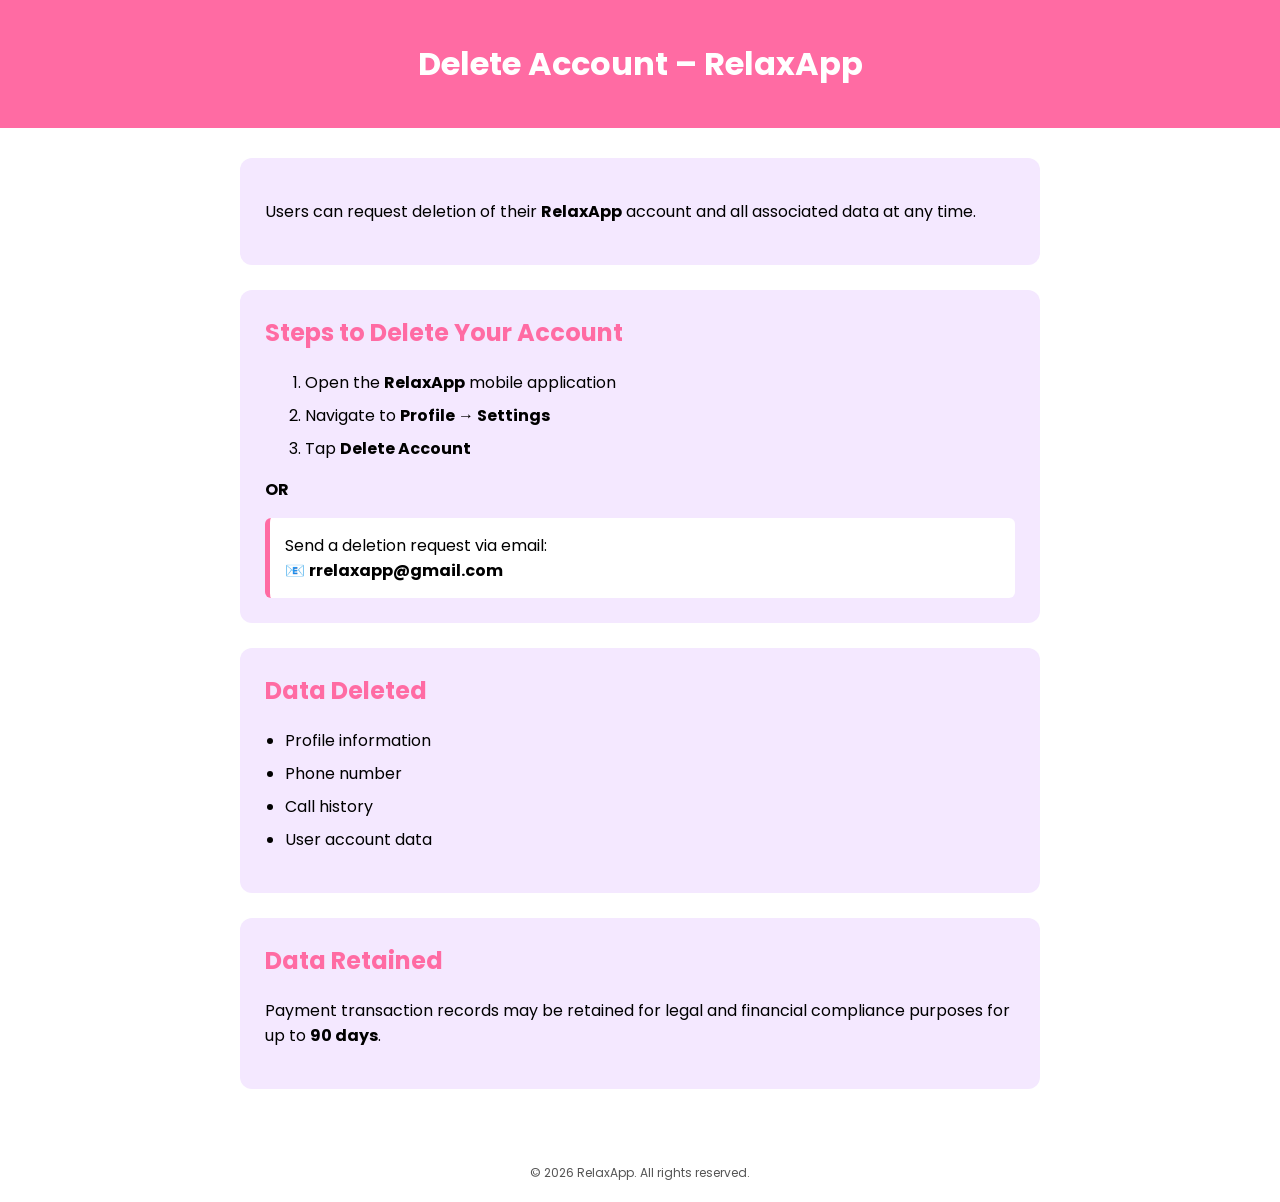
==== account-delete.html @ 3adc2cb1 "Create account-delete.html" ====
<!DOCTYPE html>
<html lang="en">
<head>
<meta charset="UTF-8">
<meta name="viewport" content="width=device-width, initial-scale=1.0">

<title>Delete Account - RelaxApp</title>

<link href="https://fonts.googleapis.com/css2?family=Poppins:wght@400;500;600;700&display=swap" rel="stylesheet">

<style>

body {
    margin: 0;
    font-family: 'Poppins', sans-serif;
    background-color: #FFFFFF;
    color: #000;
}

/* HEADER */
.header {
    background: #FF6BA3;
    color: white;
    padding: 40px 20px;
    text-align: center;
}

.header h1 {
    margin: 0;
    font-size: 32px;
}

/* CONTAINER */
.container {
    max-width: 800px;
    margin: auto;
    padding: 30px 20px;
}

/* CARD */
.card {
    background: #F4E8FF;
    padding: 25px;
    border-radius: 12px;
    margin-bottom: 25px;
}

/* TITLES */
h2 {
    color: #FF6BA3;
    margin-top: 0;
}

ul {
    padding-left: 20px;
}

li {
    margin-bottom: 8px;
}

/* EMAIL BOX */
.email-box {
    background: #ffffff;
    border-left: 5px solid #FF6BA3;
    padding: 15px;
    margin-top: 15px;
    border-radius: 6px;
}

/* FOOTER */
.footer {
    text-align: center;
    padding: 20px;
    font-size: 12px;
    color: #555;
}

a {
    color: #0B71E5;
    text-decoration: none;
}

</style>
</head>

<body>

<div class="header">
    <h1>Delete Account – RelaxApp</h1>
</div>

<div class="container">

<div class="card">
<p>
Users can request deletion of their <strong>RelaxApp</strong> account and all associated data at any time.
</p>
</div>

<div class="card">
<h2>Steps to Delete Your Account</h2>

<ol>
<li>Open the <strong>RelaxApp</strong> mobile application</li>
<li>Navigate to <strong>Profile → Settings</strong></li>
<li>Tap <strong>Delete Account</strong></li>
</ol>

<p><strong>OR</strong></p>

<div class="email-box">
Send a deletion request via email:<br>
📧 <strong>rrelaxapp@gmail.com</strong>
</div>

</div>

<div class="card">
<h2>Data Deleted</h2>
<ul>
<li>Profile information</li>
<li>Phone number</li>
<li>Call history</li>
<li>User account data</li>
</ul>
</div>

<div class="card">
<h2>Data Retained</h2>
<p>
Payment transaction records may be retained for legal and financial compliance purposes
for up to <strong>90 days</strong>.
</p>
</div>

</div>

<div class="footer">
© 2026 RelaxApp. All rights reserved.
</div>

</body>
</html>
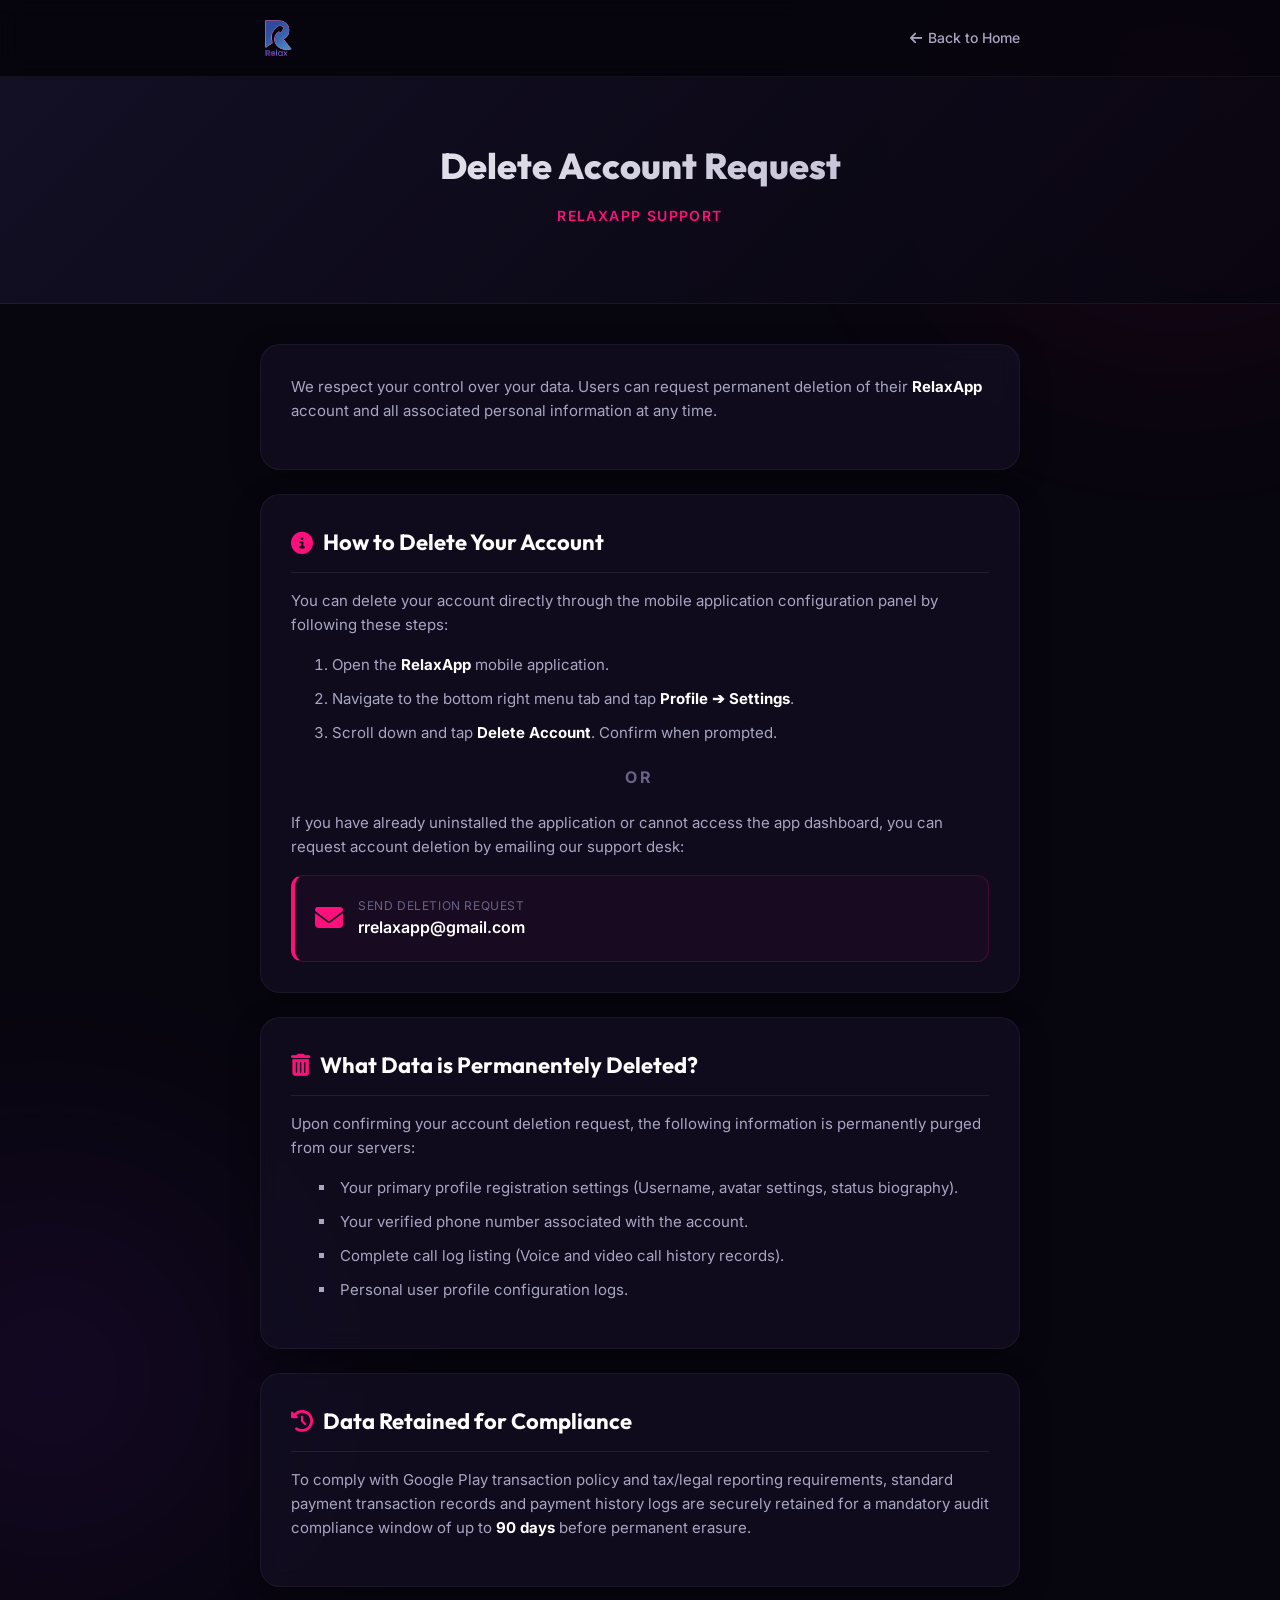
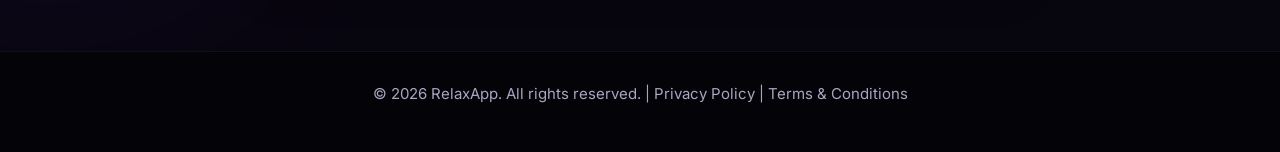
==== commit 5d659b3a: "new version" ====
--- a/account-delete.html
+++ b/account-delete.html
@@ -1,144 +1,375 @@
 <!DOCTYPE html>
 <html lang="en">
 <head>
-<meta charset="UTF-8">
-<meta name="viewport" content="width=device-width, initial-scale=1.0">
-
-<title>Delete Account - RelaxApp</title>
-
-<link href="https://fonts.googleapis.com/css2?family=Poppins:wght@400;500;600;700&display=swap" rel="stylesheet">
-
-<style>
-
-body {
-    margin: 0;
-    font-family: 'Poppins', sans-serif;
-    background-color: #FFFFFF;
-    color: #000;
-}
-
-/* HEADER */
-.header {
-    background: #FF6BA3;
-    color: white;
-    padding: 40px 20px;
-    text-align: center;
-}
-
-.header h1 {
-    margin: 0;
-    font-size: 32px;
-}
-
-/* CONTAINER */
-.container {
-    max-width: 800px;
-    margin: auto;
-    padding: 30px 20px;
-}
-
-/* CARD */
-.card {
-    background: #F4E8FF;
-    padding: 25px;
-    border-radius: 12px;
-    margin-bottom: 25px;
-}
-
-/* TITLES */
-h2 {
-    color: #FF6BA3;
-    margin-top: 0;
-}
-
-ul {
-    padding-left: 20px;
-}
-
-li {
-    margin-bottom: 8px;
-}
-
-/* EMAIL BOX */
-.email-box {
-    background: #ffffff;
-    border-left: 5px solid #FF6BA3;
-    padding: 15px;
-    margin-top: 15px;
-    border-radius: 6px;
-}
-
-/* FOOTER */
-.footer {
-    text-align: center;
-    padding: 20px;
-    font-size: 12px;
-    color: #555;
-}
-
-a {
-    color: #0B71E5;
-    text-decoration: none;
-}
-
-</style>
+  <meta charset="UTF-8">
+  <meta name="viewport" content="width=device-width, initial-scale=1.0">
+  <title>Delete Account - RelaxApp</title>
+  
+  <!-- FontAwesome & Custom Typography -->
+  <link rel="stylesheet" href="https://cdnjs.cloudflare.com/ajax/libs/font-awesome/6.4.0/css/all.min.css">
+  <link href="https://fonts.googleapis.com/css2?family=Inter:wght@300;400;500;600;700&family=Outfit:wght@400;500;600;700;800&display=swap" rel="stylesheet">
+  
+  <style>
+    :root {
+      --bg-darker: #07050e;
+      --bg-dark: #0d0a1b;
+      --bg-card: rgba(20, 16, 38, 0.65);
+      --primary: #ff0f7b;
+      --secondary: #f53803;
+      --accent: #8a2be2;
+      --text-primary: #ffffff;
+      --text-secondary: #a9a6c2;
+      --text-muted: #676388;
+      --success: #00ff87;
+      --font-headings: 'Outfit', sans-serif;
+      --font-body: 'Inter', sans-serif;
+    }
+
+    * {
+      box-sizing: border-box;
+      margin: 0;
+      padding: 0;
+    }
+
+    body {
+      font-family: var(--font-body);
+      background-color: var(--bg-darker);
+      color: var(--text-primary);
+      line-height: 1.6;
+      display: flex;
+      flex-direction: column;
+      min-height: 100vh;
+      overflow-x: hidden;
+      position: relative;
+    }
+
+    /* Glowing blobs background */
+    .gradient-blob {
+      position: absolute;
+      width: 400px;
+      height: 400px;
+      border-radius: 50%;
+      filter: blur(130px);
+      z-index: 0;
+      opacity: 0.12;
+      pointer-events: none;
+    }
+
+    .blob-pink {
+      background: var(--primary);
+      top: -100px;
+      right: -100px;
+    }
+
+    .blob-purple {
+      background: var(--accent);
+      bottom: 10%;
+      left: -150px;
+    }
+
+    /* Header Nav Area */
+    header {
+      background: rgba(7, 5, 14, 0.85);
+      backdrop-filter: blur(12px);
+      border-bottom: 1px solid rgba(255, 255, 255, 0.05);
+      padding: 20px 0;
+      position: relative;
+      z-index: 10;
+    }
+
+    .nav-container {
+      max-width: 800px;
+      margin: 0 auto;
+      padding: 0 20px;
+      display: flex;
+      justify-content: space-between;
+      align-items: center;
+    }
+
+    .logo {
+      display: flex;
+      align-items: center;
+      gap: 10px;
+      text-decoration: none;
+    }
+
+    .logo img {
+      height: 36px;
+      width: auto;
+    }
+
+    .home-link {
+      color: var(--text-secondary);
+      text-decoration: none;
+      font-weight: 500;
+      font-size: 14px;
+      transition: color 0.2s ease;
+      display: flex;
+      align-items: center;
+      gap: 6px;
+    }
+
+    .home-link:hover {
+      color: var(--primary);
+    }
+
+    /* Header Hero Title */
+    .header-hero {
+      background: linear-gradient(135deg, rgba(20, 16, 38, 0.95), rgba(7, 5, 14, 0.95)),
+                  radial-gradient(circle at top right, rgba(255, 15, 123, 0.2), transparent 50%);
+      border-bottom: 1px solid rgba(255, 15, 123, 0.15);
+      padding: 60px 20px;
+      text-align: center;
+      position: relative;
+      z-index: 2;
+    }
+
+    .header-hero h1 {
+      font-family: var(--font-headings);
+      font-size: 36px;
+      font-weight: 800;
+      background: linear-gradient(135deg, #ffffff, var(--text-secondary));
+      -webkit-background-clip: text;
+      -webkit-text-fill-color: transparent;
+      margin-bottom: 10px;
+    }
+
+    .header-hero p {
+      color: var(--primary);
+      font-weight: 600;
+      font-size: 14px;
+      text-transform: uppercase;
+      letter-spacing: 0.1em;
+    }
+
+    /* Container content */
+    .container {
+      max-width: 800px;
+      margin: 0 auto;
+      padding: 40px 20px;
+      position: relative;
+      z-index: 2;
+      flex: 1;
+    }
+
+    /* Cards */
+    .card {
+      background: var(--bg-card);
+      border: 1px solid rgba(255, 255, 255, 0.05);
+      border-radius: 20px;
+      padding: 30px;
+      margin-bottom: 24px;
+      box-shadow: 0 10px 30px rgba(0, 0, 0, 0.3);
+      backdrop-filter: blur(10px);
+      transition: border-color 0.3s ease;
+    }
+
+    .card:hover {
+      border-color: rgba(255, 15, 123, 0.15);
+    }
+
+    h2 {
+      font-family: var(--font-headings);
+      font-size: 22px;
+      color: var(--text-primary);
+      margin-bottom: 16px;
+      display: flex;
+      align-items: center;
+      gap: 10px;
+      border-bottom: 1px solid rgba(255, 255, 255, 0.08);
+      padding-bottom: 12px;
+    }
+
+    h2 i {
+      color: var(--primary);
+    }
+
+    p {
+      color: var(--text-secondary);
+      font-size: 15px;
+      margin-bottom: 16px;
+    }
+
+    p strong {
+      color: var(--text-primary);
+    }
+
+    /* List styling */
+    ol, ul {
+      list-style-position: inside;
+      margin-bottom: 16px;
+    }
+
+    li {
+      color: var(--text-secondary);
+      font-size: 15px;
+      margin-bottom: 10px;
+      padding-left: 8px;
+    }
+
+    li strong {
+      color: var(--text-primary);
+    }
+
+    .or-divider {
+      text-align: center;
+      font-weight: 700;
+      color: var(--text-muted);
+      margin: 20px 0;
+      letter-spacing: 0.2em;
+    }
+
+    /* Email Box Info */
+    .email-box {
+      background: rgba(255, 15, 123, 0.04);
+      border: 1px solid rgba(255, 15, 123, 0.2);
+      border-left: 4px solid var(--primary);
+      padding: 20px;
+      border-radius: 12px;
+      margin-top: 15px;
+      display: flex;
+      align-items: center;
+      gap: 15px;
+    }
+
+    .email-icon {
+      font-size: 28px;
+      color: var(--primary);
+    }
+
+    .email-details {
+      display: flex;
+      flex-direction: column;
+    }
+
+    .email-details span {
+      font-size: 12px;
+      color: var(--text-muted);
+      text-transform: uppercase;
+      letter-spacing: 0.05em;
+    }
+
+    .email-details a {
+      color: var(--text-primary);
+      font-weight: 600;
+      font-size: 16px;
+      text-decoration: none;
+      transition: color 0.2s ease;
+    }
+
+    .email-details a:hover {
+      color: var(--primary);
+    }
+
+    /* Footer styling */
+    footer {
+      background: #040308;
+      border-top: 1px solid rgba(255, 255, 255, 0.05);
+      padding: 30px 20px;
+      text-align: center;
+      font-size: 13px;
+      color: var(--text-muted);
+      position: relative;
+      z-index: 2;
+    }
+
+    footer a {
+      color: var(--text-secondary);
+      text-decoration: none;
+      transition: color 0.2s ease;
+    }
+
+    footer a:hover {
+      color: var(--primary);
+    }
+  </style>
 </head>
-
 <body>
 
-<div class="header">
-    <h1>Delete Account – RelaxApp</h1>
-</div>
-
-<div class="container">
-
-<div class="card">
-<p>
-Users can request deletion of their <strong>RelaxApp</strong> account and all associated data at any time.
-</p>
-</div>
-
-<div class="card">
-<h2>Steps to Delete Your Account</h2>
-
-<ol>
-<li>Open the <strong>RelaxApp</strong> mobile application</li>
-<li>Navigate to <strong>Profile → Settings</strong></li>
-<li>Tap <strong>Delete Account</strong></li>
-</ol>
-
-<p><strong>OR</strong></p>
-
-<div class="email-box">
-Send a deletion request via email:<br>
-📧 <strong>rrelaxapp@gmail.com</strong>
-</div>
-
-</div>
-
-<div class="card">
-<h2>Data Deleted</h2>
-<ul>
-<li>Profile information</li>
-<li>Phone number</li>
-<li>Call history</li>
-<li>User account data</li>
-</ul>
-</div>
-
-<div class="card">
-<h2>Data Retained</h2>
-<p>
-Payment transaction records may be retained for legal and financial compliance purposes
-for up to <strong>90 days</strong>.
-</p>
-</div>
-
-</div>
-
-<div class="footer">
-© 2026 RelaxApp. All rights reserved.
-</div>
+  <!-- Background Gradients -->
+  <div class="gradient-blob blob-pink"></div>
+  <div class="gradient-blob blob-purple"></div>
+
+  <!-- HEADER -->
+  <header>
+    <div class="nav-container">
+      <a href="index.html" class="logo">
+        <img src="assets/images/logo.png" alt="RelaxApp Logo">
+      </a>
+      <a href="index.html" class="home-link">
+        <i class="fa-solid fa-arrow-left"></i> Back to Home
+      </a>
+    </div>
+  </header>
+
+  <!-- TITLE BAR -->
+  <div class="header-hero">
+    <h1>Delete Account Request</h1>
+    <p>RelaxApp Support</p>
+  </div>
+
+  <!-- CONTAINER -->
+  <div class="container">
+
+    <!-- Description -->
+    <div class="card">
+      <p>
+        We respect your control over your data. Users can request permanent deletion of their <strong>RelaxApp</strong> account and all associated personal information at any time.
+      </p>
+    </div>
+
+    <!-- Steps -->
+    <div class="card">
+      <h2><i class="fa-solid fa-circle-info"></i> How to Delete Your Account</h2>
+      <p>You can delete your account directly through the mobile application configuration panel by following these steps:</p>
+      
+      <ol style="margin-left: 15px;">
+        <li>Open the <strong>RelaxApp</strong> mobile application.</li>
+        <li>Navigate to the bottom right menu tab and tap <strong>Profile ➔ Settings</strong>.</li>
+        <li>Scroll down and tap <strong>Delete Account</strong>. Confirm when prompted.</li>
+      </ol>
+
+      <div class="or-divider">OR</div>
+
+      <p>If you have already uninstalled the application or cannot access the app dashboard, you can request account deletion by emailing our support desk:</p>
+      
+      <div class="email-box">
+        <div class="email-icon">
+          <i class="fa-solid fa-envelope"></i>
+        </div>
+        <div class="email-details">
+          <span>Send Deletion Request</span>
+          <a href="mailto:rrelaxapp@gmail.com">rrelaxapp@gmail.com</a>
+        </div>
+      </div>
+    </div>
+
+    <!-- Data Deleted -->
+    <div class="card">
+      <h2><i class="fa-solid fa-trash-can"></i> What Data is Permanentely Deleted?</h2>
+      <p>Upon confirming your account deletion request, the following information is permanently purged from our servers:</p>
+      <ul style="margin-left: 20px; list-style-type: square;">
+        <li>Your primary profile registration settings (Username, avatar settings, status biography).</li>
+        <li>Your verified phone number associated with the account.</li>
+        <li>Complete call log listing (Voice and video call history records).</li>
+        <li>Personal user profile configuration logs.</li>
+      </ul>
+    </div>
+
+    <!-- Data Retained -->
+    <div class="card">
+      <h2><i class="fa-solid fa-clock-rotate-left"></i> Data Retained for Compliance</h2>
+      <p>
+        To comply with Google Play transaction policy and tax/legal reporting requirements, standard payment transaction records and payment history logs are securely retained for a mandatory audit compliance window of up to <strong>90 days</strong> before permanent erasure.
+      </p>
+    </div>
+
+  </div>
+
+  <!-- FOOTER -->
+  <footer>
+    <p>&copy; 2026 RelaxApp. All rights reserved. | <a href="privacypolicy.html">Privacy Policy</a> | <a href="privacy-policy.html">Terms & Conditions</a></p>
+  </footer>
 
 </body>
 </html>
